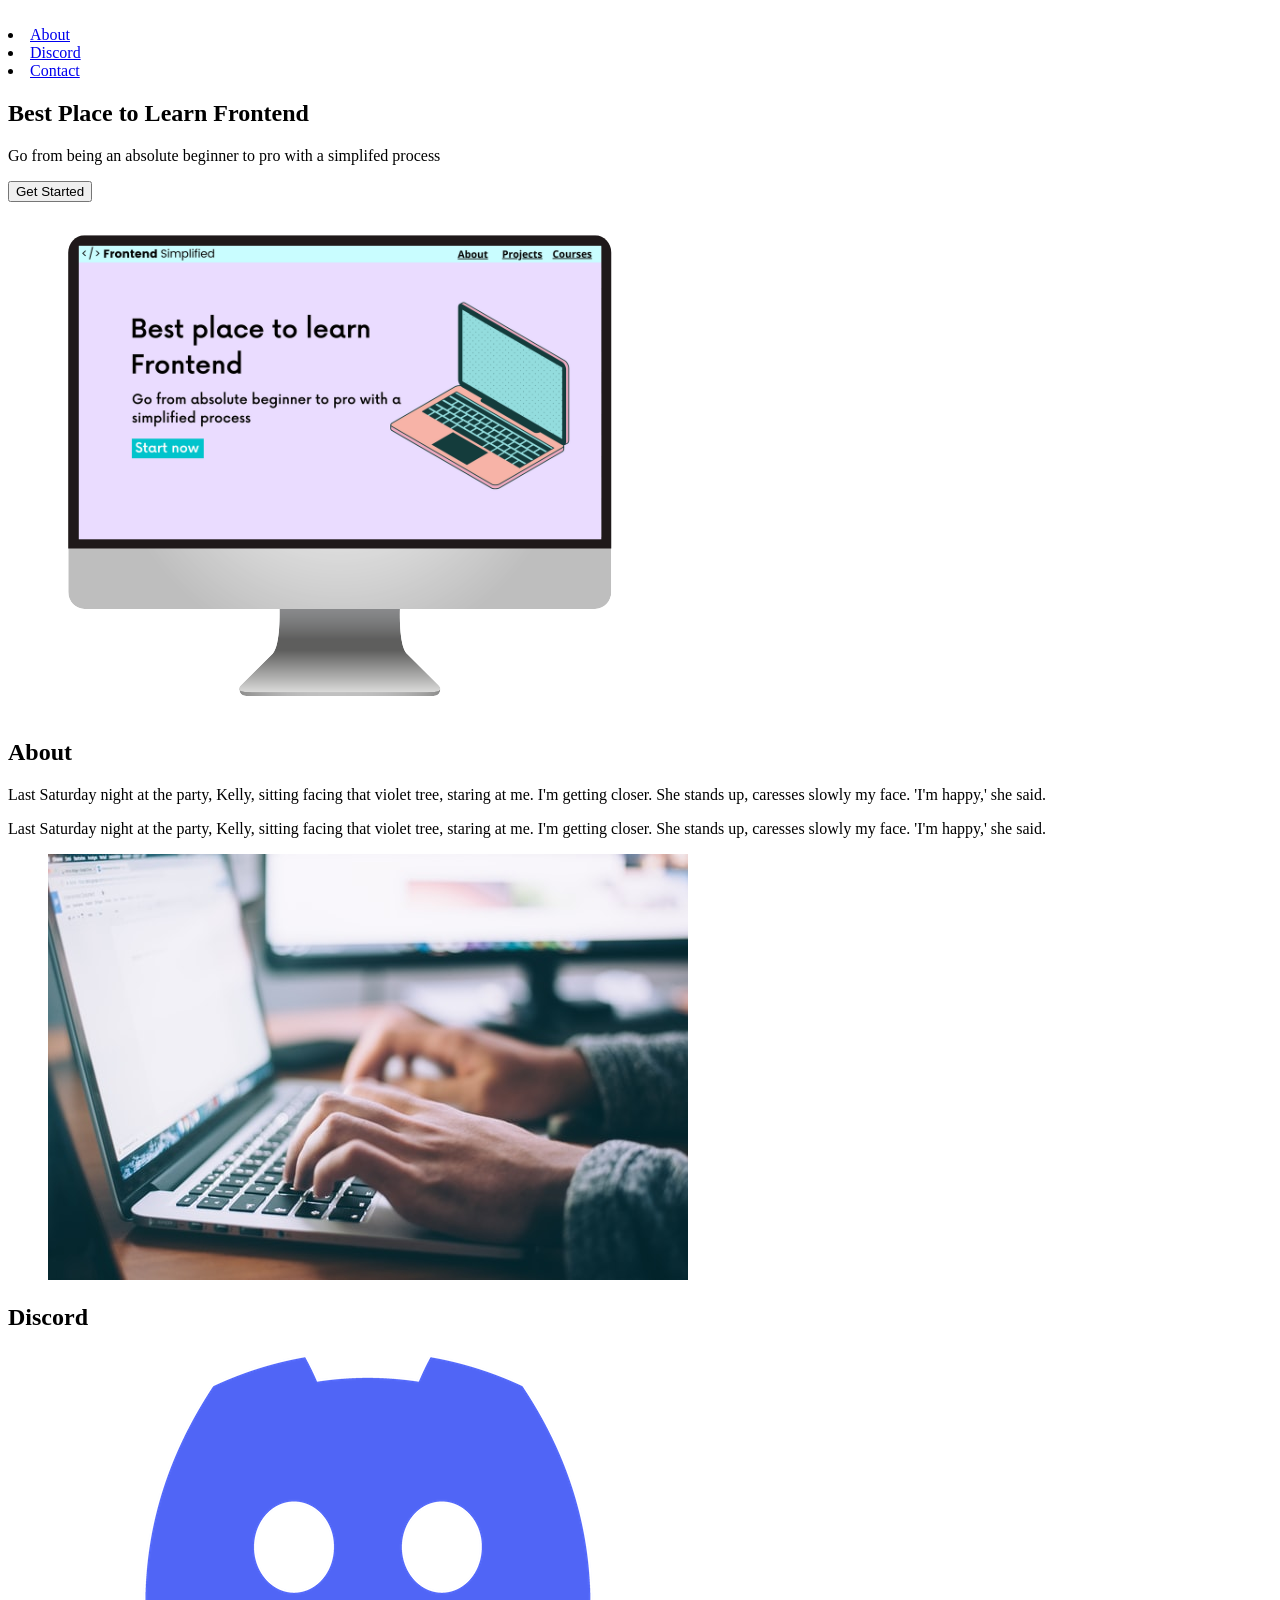
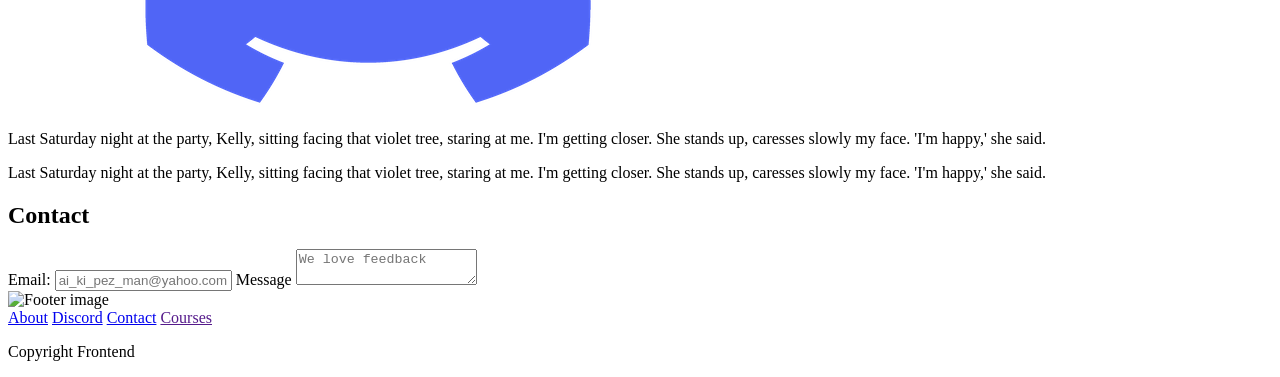
==== index.html @ 44ff838a "First draft project" ====
<!DOCTYPE html>
<html lang="en">
<head>
   <meta charset="UTF-8">
   <meta name="viewport" content="width=device-width, initial-scale=1.0">
   <title>Document</title>
</head>
<body>
   <section>
      <nav>
         <img src=".assets/FES.svg" alt=""
         <ul>
            <li><a href="#about">About</a></li>
            <li><a href="#discord">Discord</a></li>
            <li><a href="#contact">Contact</a></li>
         </ul>
      </nav>
   <header>
      <div>
         <h1>Best Place to Learn Frontend</h1>
         <p>Go from being an absolute beginner to pro with a simplifed process</p>
         <button>Get Started</button>
      </div>
      <figure>
         <img src="./HTML Practise Assets/HTML Practise Assets/laptop.png" alt="Landing page image">
      </figure>
   </header>
</section>

<main>
<section id="about"></section>
<h2>About</h2>
<div>
   <p>Last Saturday night at the party, Kelly, sitting facing that violet tree, staring at me. I'm getting closer. She stands up, caresses slowly my face. 'I'm happy,' she said.</p>
   <p>Last Saturday night at the party, Kelly, sitting facing that violet tree, staring at me. I'm getting closer. She stands up, caresses slowly my face. 'I'm happy,' she said.</p>
</div>
<figure>
   <img src="./HTML Practise Assets/HTML Practise Assets/about.jpg" alt="About section image">
</figure>
<section id="discord"></section>
<h2>Discord</h2>
<figure>
   <img src="./HTML Practise Assets/HTML Practise Assets/discord.png" alt="Discord section image">
</figure>
<div>
   <p>Last Saturday night at the party, Kelly, sitting facing that violet tree, staring at me. I'm getting closer. She stands up, caresses slowly my face. 'I'm happy,' she said.</p>
   <p>Last Saturday night at the party, Kelly, sitting facing that violet tree, staring at me. I'm getting closer. She stands up, caresses slowly my face. 'I'm happy,' she said.</p>
</div>
<section id="contact">
<h2>Contact</h2>
<form action="">
   <span>Email:</span>
<input type="text" placeholder="ai_ki_pez_man@yahoo.com">
<span> Message</span>
<textarea name="message" placeholder="We love feedback"></textarea>
</form>
</section>
</main>

<footer>
<img src="./assets/footer.png" alt="Footer image">
<div>
   <a href="#about">About</a>
   <a href="#discord">Discord</a>
   <a href="#contact">Contact</a>
   <a href="">Courses</a>
</div>
<p>Copyright Frontend </p>
</footer>
</body>
</html>
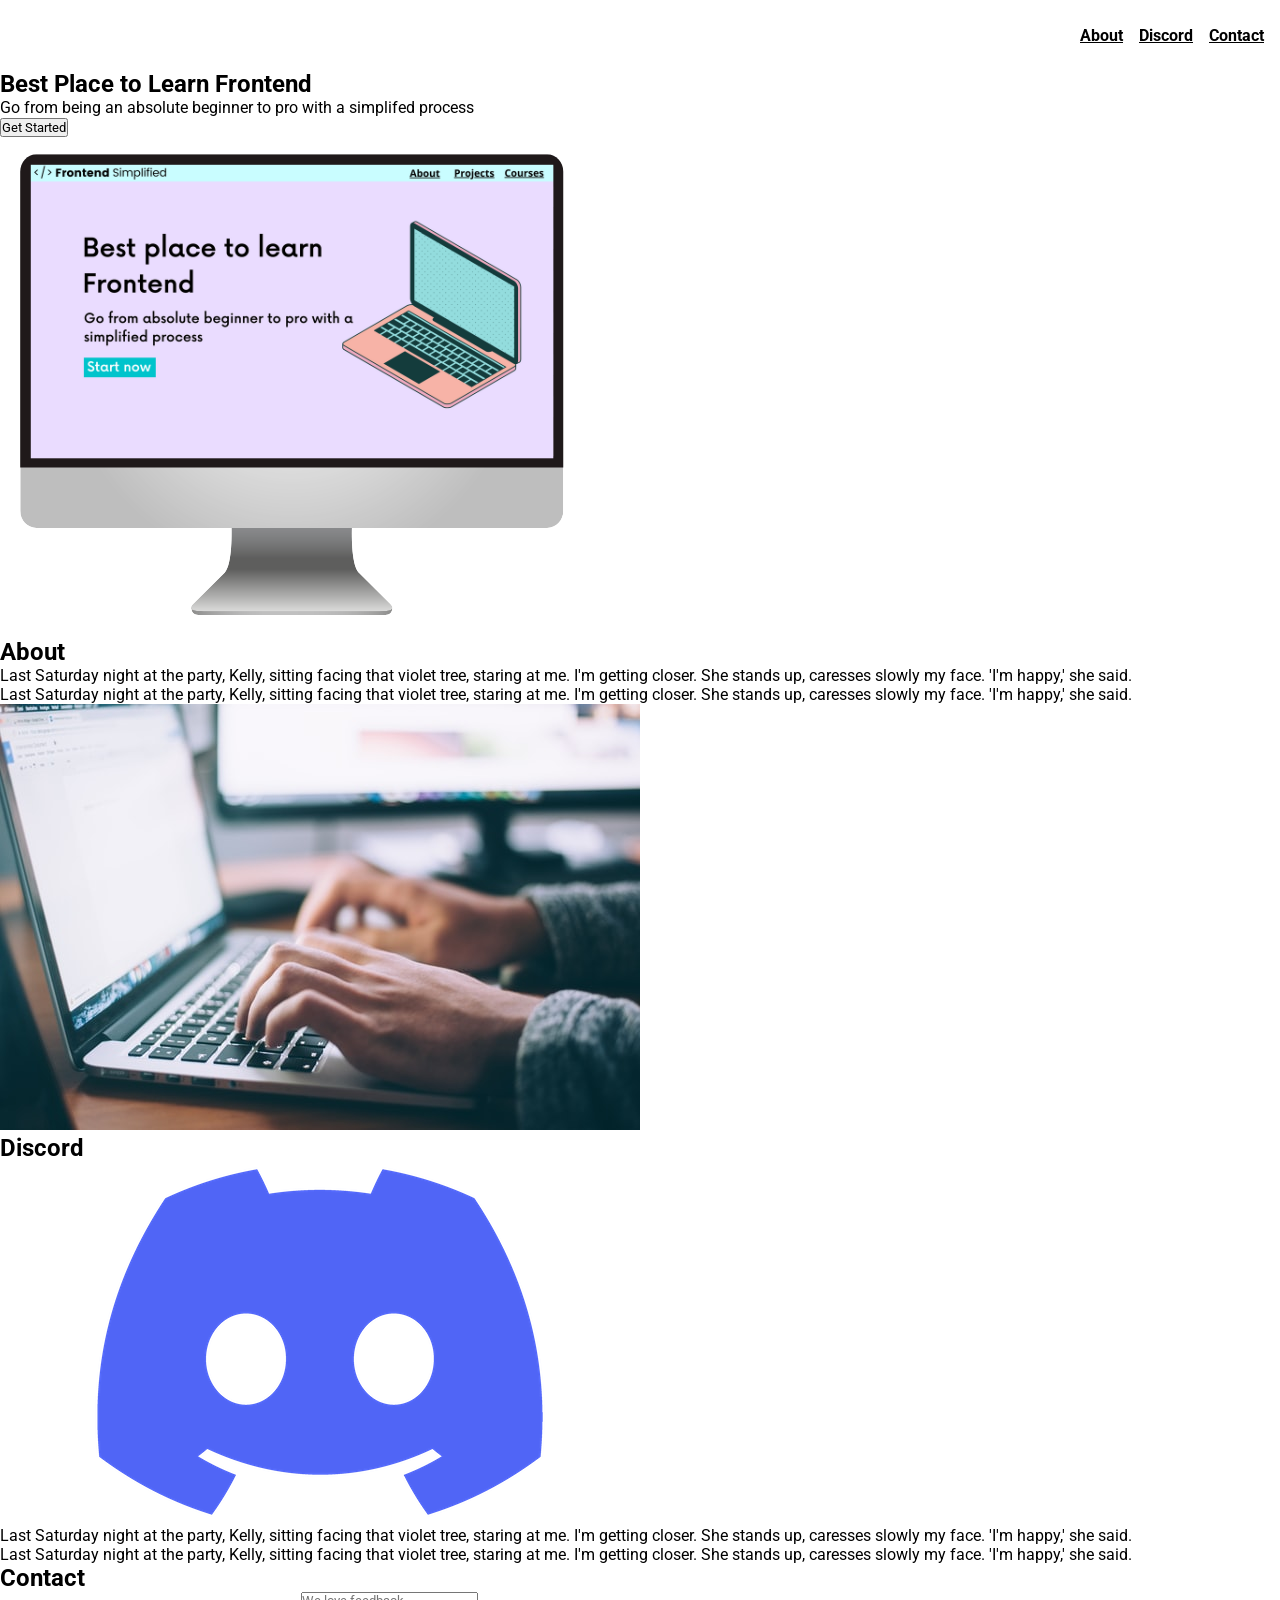
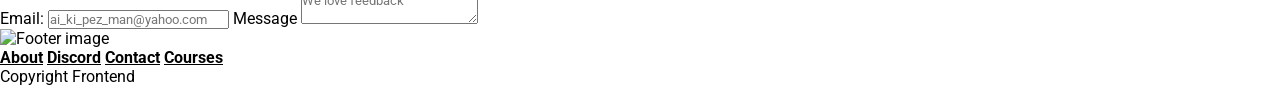
==== commit bc2b85d8: "Updated 2/3 coding" ====
--- a/index.html
+++ b/index.html
@@ -4,11 +4,13 @@
    <meta charset="UTF-8">
    <meta name="viewport" content="width=device-width, initial-scale=1.0">
    <title>Document</title>
+   <link rel="stylesheet" href="/HTML Practise Assets/HTML Practise Assets/style.css">
 </head>
+
 <body>
    <section>
       <nav>
-         <img src=".assets/FES.svg" alt=""
+         <img src="./style.css" class="logo"alt="">
          <ul>
             <li><a href="#about">About</a></li>
             <li><a href="#discord">Discord</a></li>
--- a/HTML Practise Assets/HTML Practise Assets/style.css
+++ b/HTML Practise Assets/HTML Practise Assets/style.css
@@ -0,0 +1,33 @@
+@import url('https://fonts.googleapis.com/css2?family=Roboto:ital@0;1&display=swap');
+*{
+   padding: 0;
+    margin: 0;
+    box-sizing: border-box;
+    font-family: "Roboto", sans-serif;
+}
+
+nav {
+    height: 70px;
+    display: flex;
+    justify-content: space-between;
+    align-items: center;
+    padding: 0 16px
+}
+
+a {
+    color: black;
+    font-size: 24 px;
+    font-weight: bold;
+}
+.logo {
+    width: 300px;
+}
+
+ul {
+    display: flex;
+}
+
+li {
+    list-style-type: none;
+    padding-left: 16px;
+}
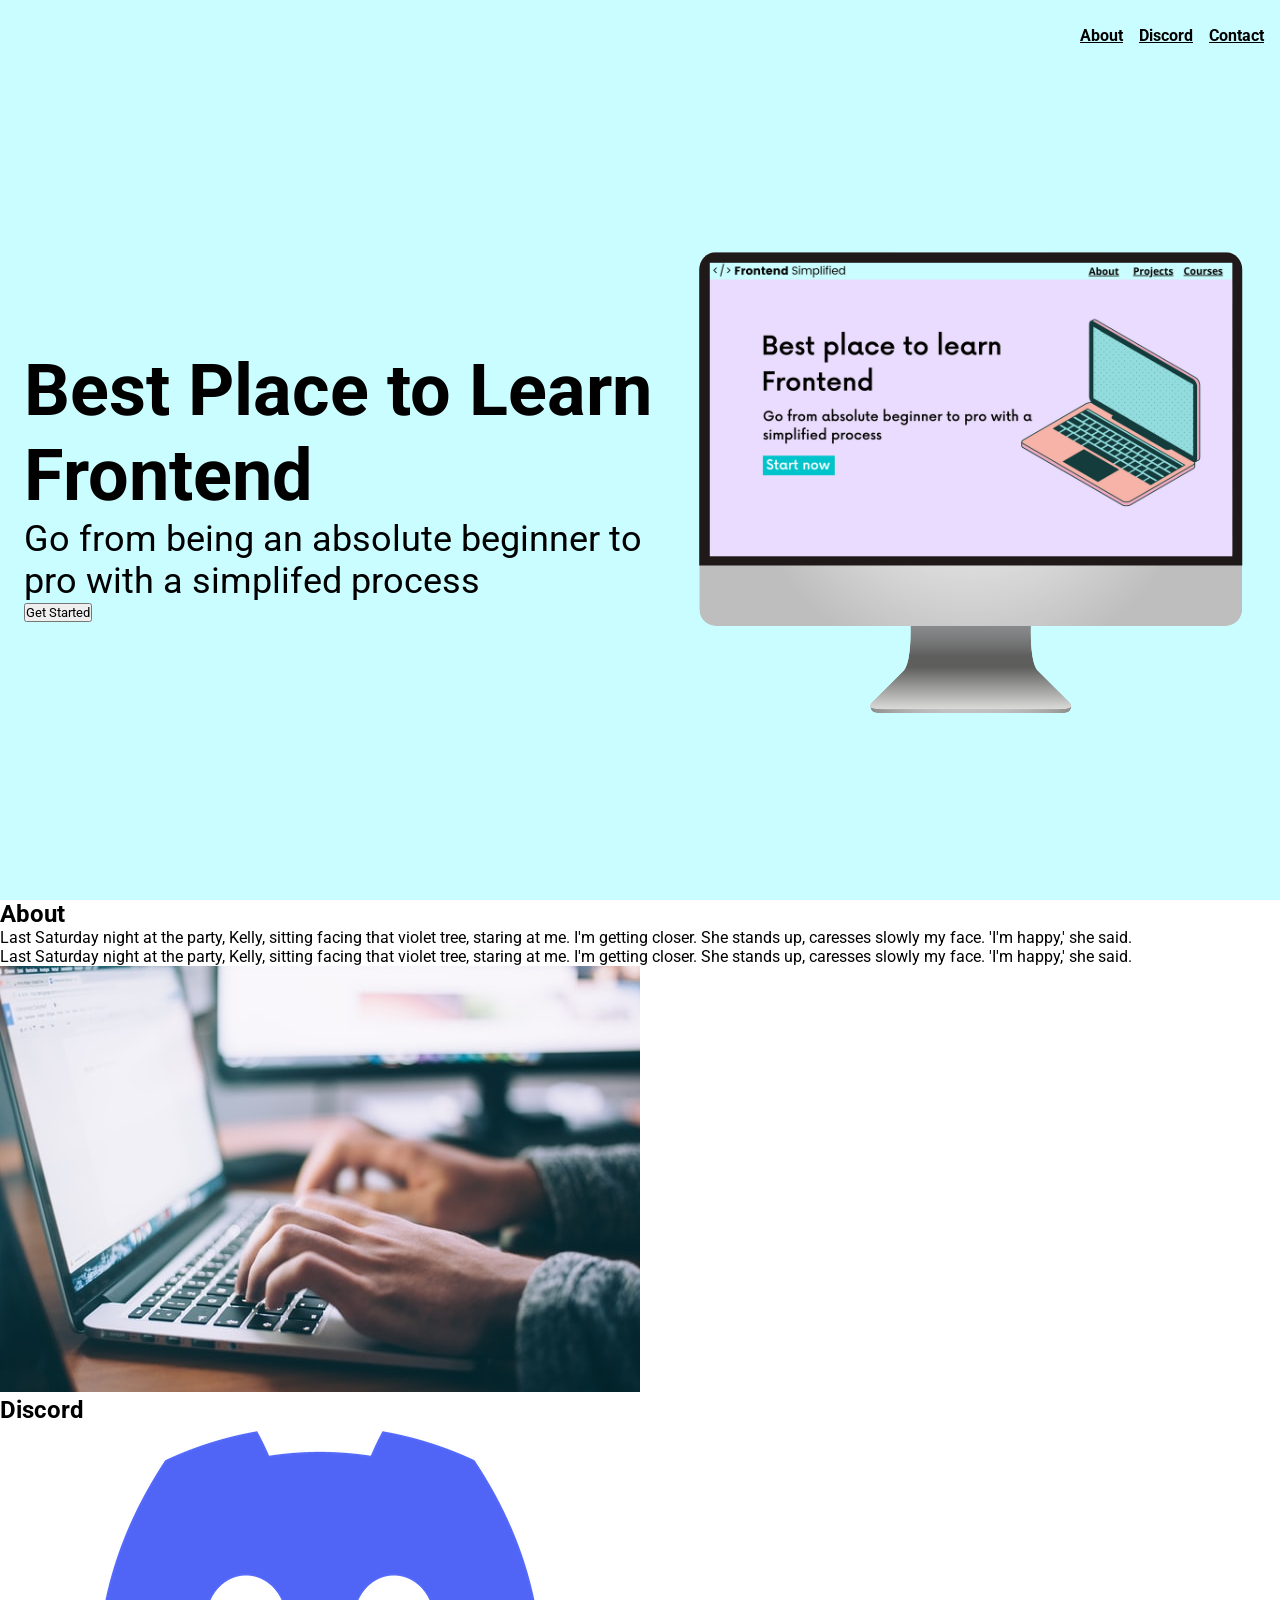
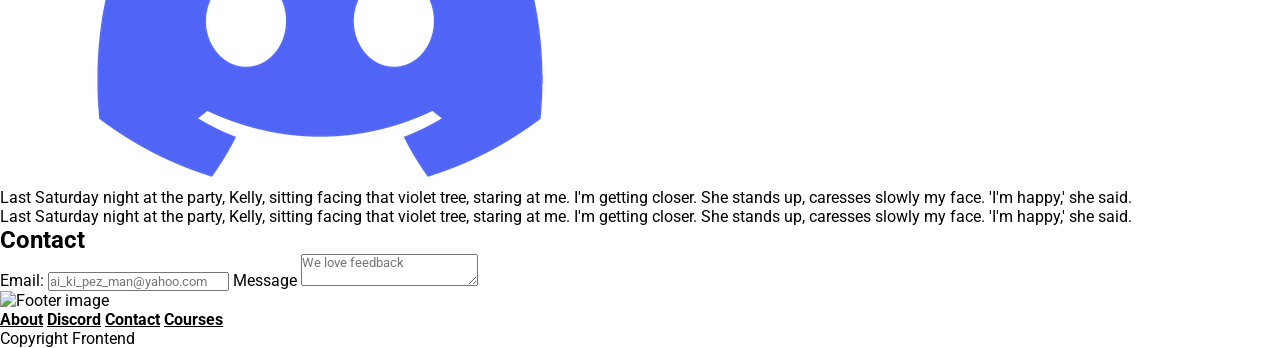
==== commit 9d8f95a8: "new commit" ====
--- a/index.html
+++ b/index.html
@@ -4,7 +4,7 @@
    <meta charset="UTF-8">
    <meta name="viewport" content="width=device-width, initial-scale=1.0">
    <title>Document</title>
-   <link rel="stylesheet" href="/HTML Practise Assets/HTML Practise Assets/style.css">
+   <link rel="stylesheet" href="./style.css">
 </head>
 
 <body>
@@ -20,7 +20,7 @@
    <header>
       <div>
          <h1>Best Place to Learn Frontend</h1>
-         <p>Go from being an absolute beginner to pro with a simplifed process</p>
+         <p class="subheader">Go from being an absolute beginner to pro with a simplifed process</p>
          <button>Get Started</button>
       </div>
       <figure>
--- a/style.css
+++ b/style.css
@@ -0,0 +1,51 @@
+@import url('https://fonts.googleapis.com/css2?family=Roboto:ital@0;1&display=swap');
+*{
+   padding: 0;
+    margin: 0;
+    box-sizing: border-box;
+    font-family: "Roboto", sans-serif;
+}
+
+nav {
+    height: 70px;
+    display: flex;
+    justify-content: space-between;
+    align-items: center;
+    padding: 0 16px;
+    background-color: #cafdff;
+}
+
+header {
+    background-color: #cafdff;
+    height: calc(100vh - 70px);
+    padding: 24px;
+    display: flex;
+    align-items: center;
+    justify-content: center;
+}
+
+h1 {
+    font-size: 72px;
+}
+.subheader {
+    font-size: 36px
+}
+button {}
+
+a {
+    color: black;
+    font-size: 24 px;
+    font-weight: bold;
+}
+.logo {
+    width: 300px;
+}
+
+ul {
+    display: flex;
+}
+
+li {
+    list-style-type: none;
+    padding-left: 16px;
+}
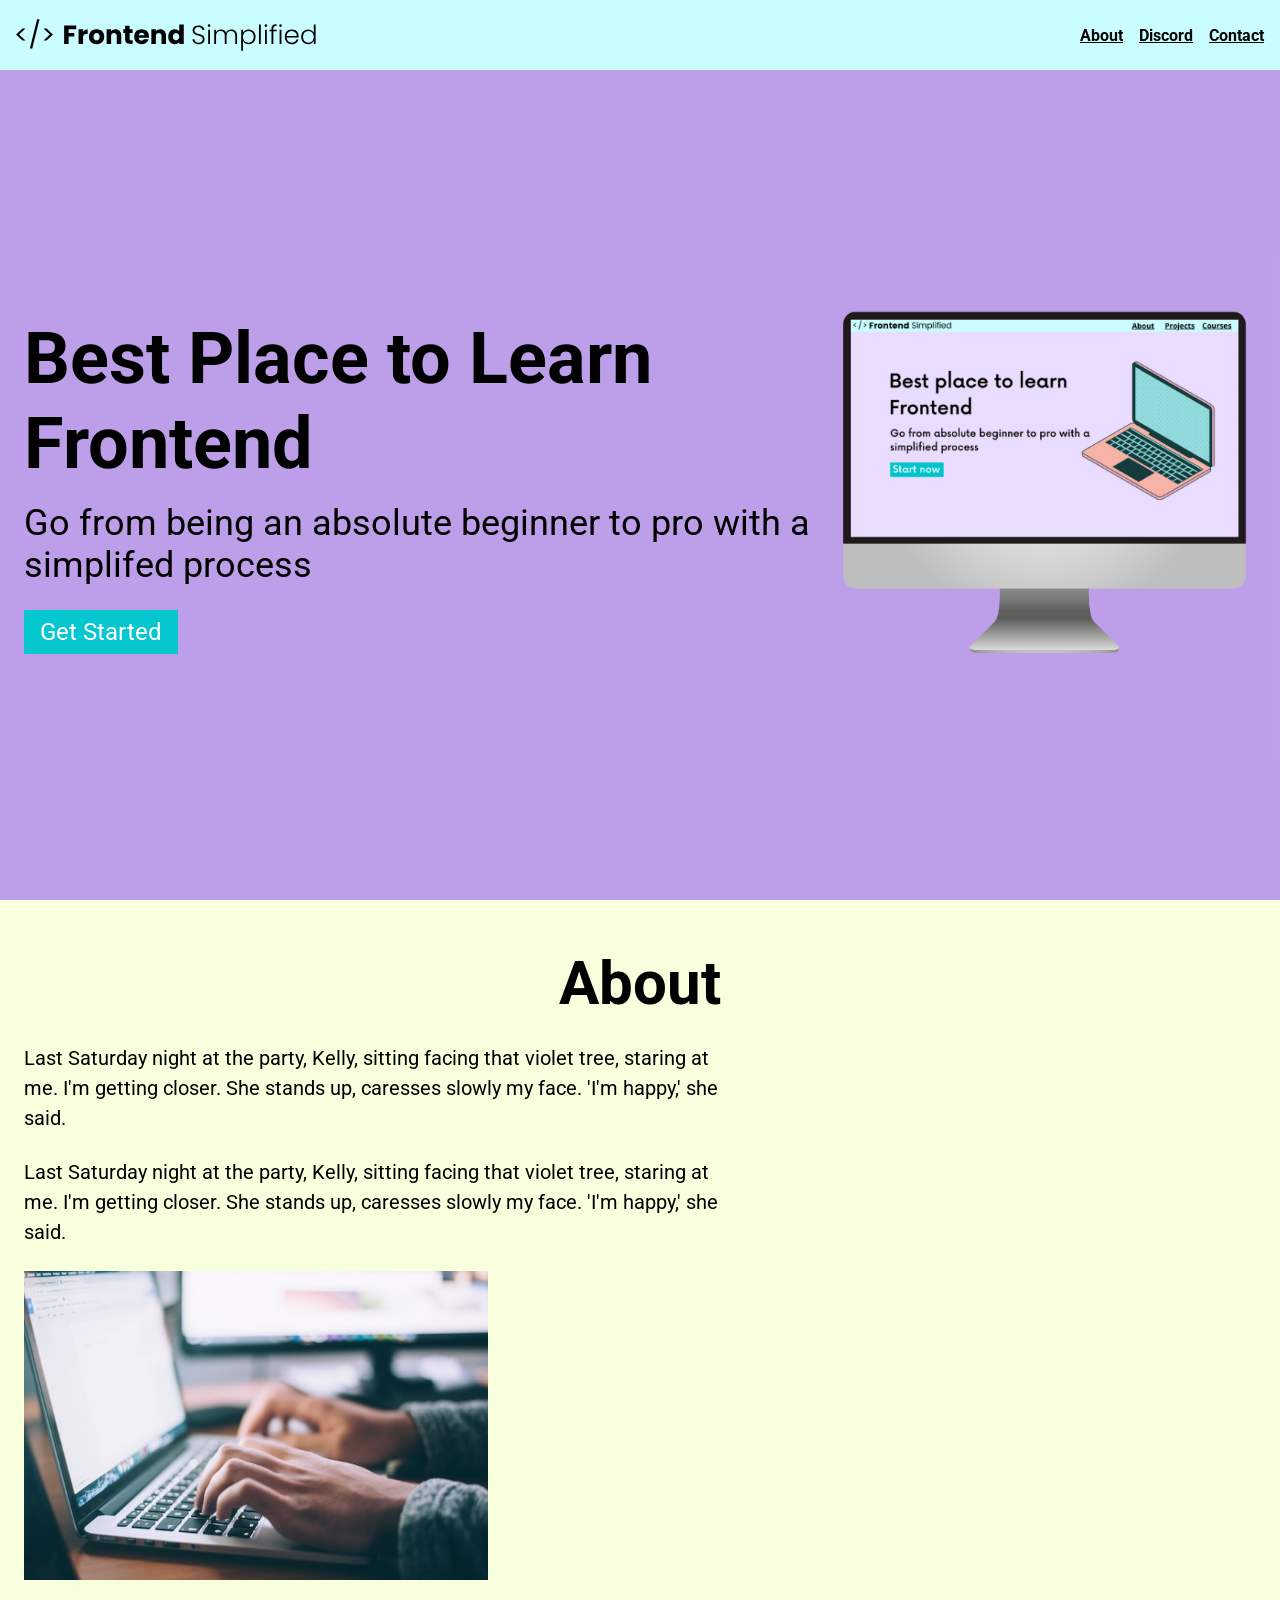
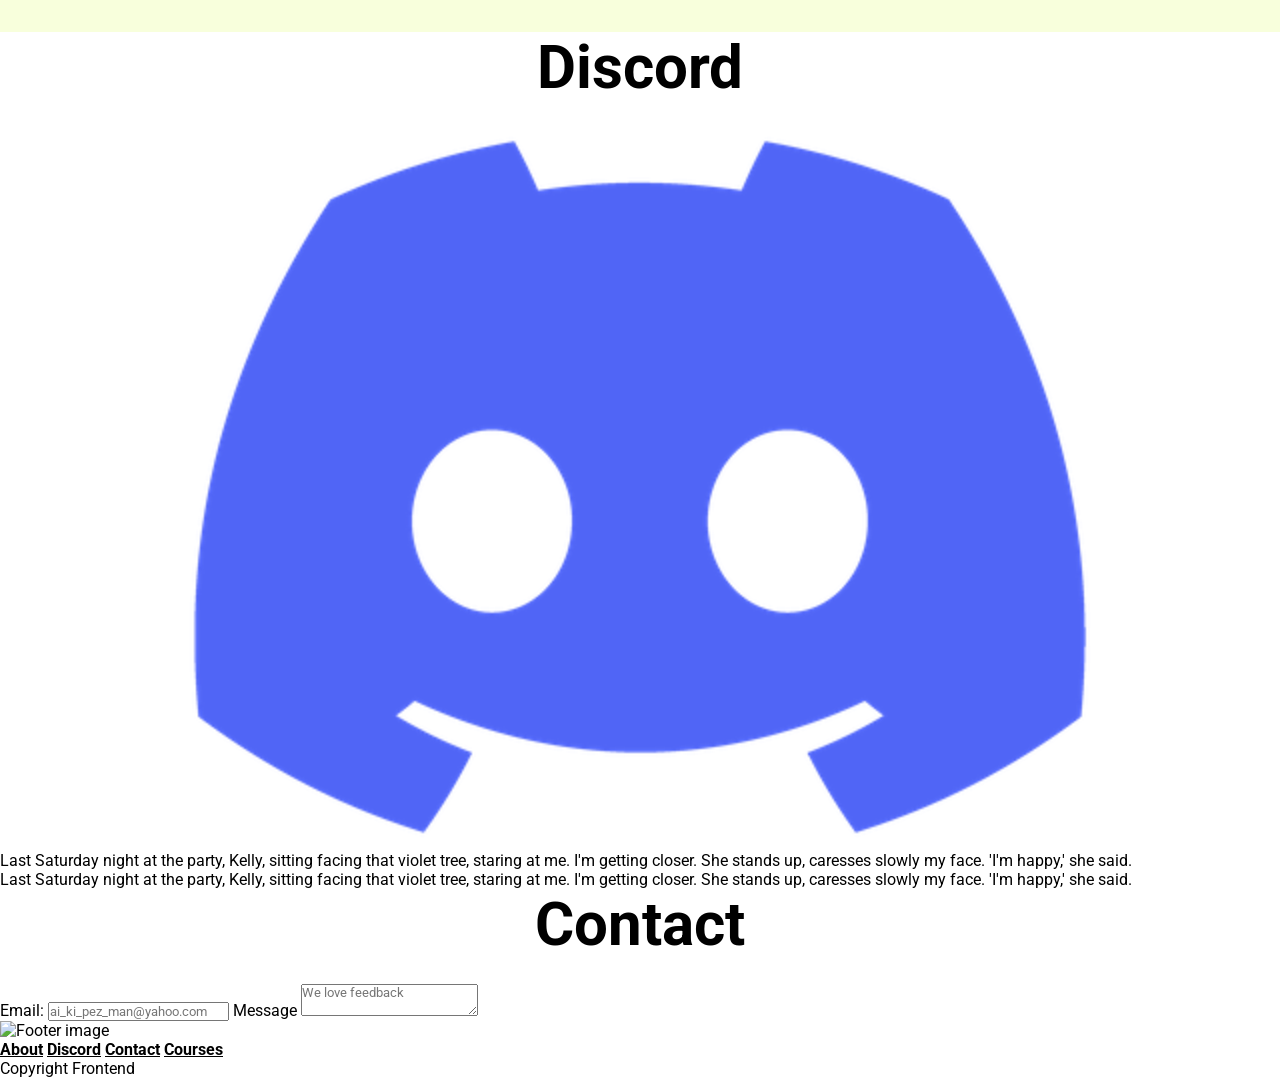
==== commit bfb6c432: "new commit" ====
--- a/index.html
+++ b/index.html
@@ -10,7 +10,7 @@
 <body>
    <section>
       <nav>
-         <img src="./style.css" class="logo"alt="">
+         <img src="./HTML Practise Assets/HTML Practise Assets/FES.svg" class="logo"alt="">
          <ul>
             <li><a href="#about">About</a></li>
             <li><a href="#discord">Discord</a></li>
@@ -18,6 +18,8 @@
          </ul>
       </nav>
    <header>
+      <div class="row">
+
       <div>
          <h1>Best Place to Learn Frontend</h1>
          <p class="subheader">Go from being an absolute beginner to pro with a simplifed process</p>
@@ -26,19 +28,24 @@
       <figure>
          <img src="./HTML Practise Assets/HTML Practise Assets/laptop.png" alt="Landing page image">
       </figure>
+      </div>
    </header>
 </section>
 
 <main>
-<section id="about"></section>
+<section id="about">
 <h2>About</h2>
-<div>
-   <p>Last Saturday night at the party, Kelly, sitting facing that violet tree, staring at me. I'm getting closer. She stands up, caresses slowly my face. 'I'm happy,' she said.</p>
-   <p>Last Saturday night at the party, Kelly, sitting facing that violet tree, staring at me. I'm getting closer. She stands up, caresses slowly my face. 'I'm happy,' she said.</p>
+<div class="section__description">
+   <div class="secton__description--wrapper">
+   <p class="section__description--para">Last Saturday night at the party, Kelly, sitting facing that violet tree, staring at me. I'm getting closer. She stands up, caresses slowly my face. 'I'm happy,' she said.</p>
+   <p class="section__description--para">Last Saturday night at the party, Kelly, sitting facing that violet tree, staring at me. I'm getting closer. She stands up, caresses slowly my face. 'I'm happy,' she said.</p>
 </div>
-<figure>
+<figure class="about__img--wrapper">
    <img src="./HTML Practise Assets/HTML Practise Assets/about.jpg" alt="About section image">
 </figure>
+</div>
+</section>
+
 <section id="discord"></section>
 <h2>Discord</h2>
 <figure>
--- a/style.css
+++ b/style.css
@@ -16,7 +16,7 @@
 }
 
 header {
-    background-color: #cafdff;
+    background-color: rgba(179, 145, 230, 0.867);
     height: calc(100vh - 70px);
     padding: 24px;
     display: flex;
@@ -28,9 +28,17 @@
     font-size: 72px;
 }
 .subheader {
-    font-size: 36px
+    font-size: 36px;
+    margin: 16px 0 24px 0;
 }
-button {}
+button {
+    background-color: #05c7cf;
+    color: white;
+    border: none;
+    padding: 8px 16px;
+    font-size: 24px;
+    cursor: pointer;
+}
 
 a {
     color: black;
@@ -48,4 +56,57 @@
 li {
     list-style-type: none;
     padding-left: 16px;
+}
+
+#about {
+    padding: 48px 0;
+}
+
+.row {
+    width: 100%;
+    max-width: 1300px;
+    display: flex;
+    align-items: center;
+    justify-content: center;
+}
+/*
+ABOUT
+*/
+
+#about {
+    padding: 48px 0;
+    background-color:#f8ffdc;
+    
+}
+
+h2 {
+    font-size: 60px;
+    text-align: center;
+    margin-bottom: 24px;
+}
+
+.section__desciption {
+display: flex;
+justify-content: center;
+align-items: center;
+}
+
+.about__img--wrapper {
+    width: 40%;
+    padding: 0 24px;
+}
+
+img {
+    width: 100%;
+}
+
+.secton__description--wrapper {
+    width: 60%;
+    padding: 0 24px;
+}
+
+.section__description--para {
+    font-size: 20px;
+    line-height: 1.5;
+    margin-bottom: 24px;
 }
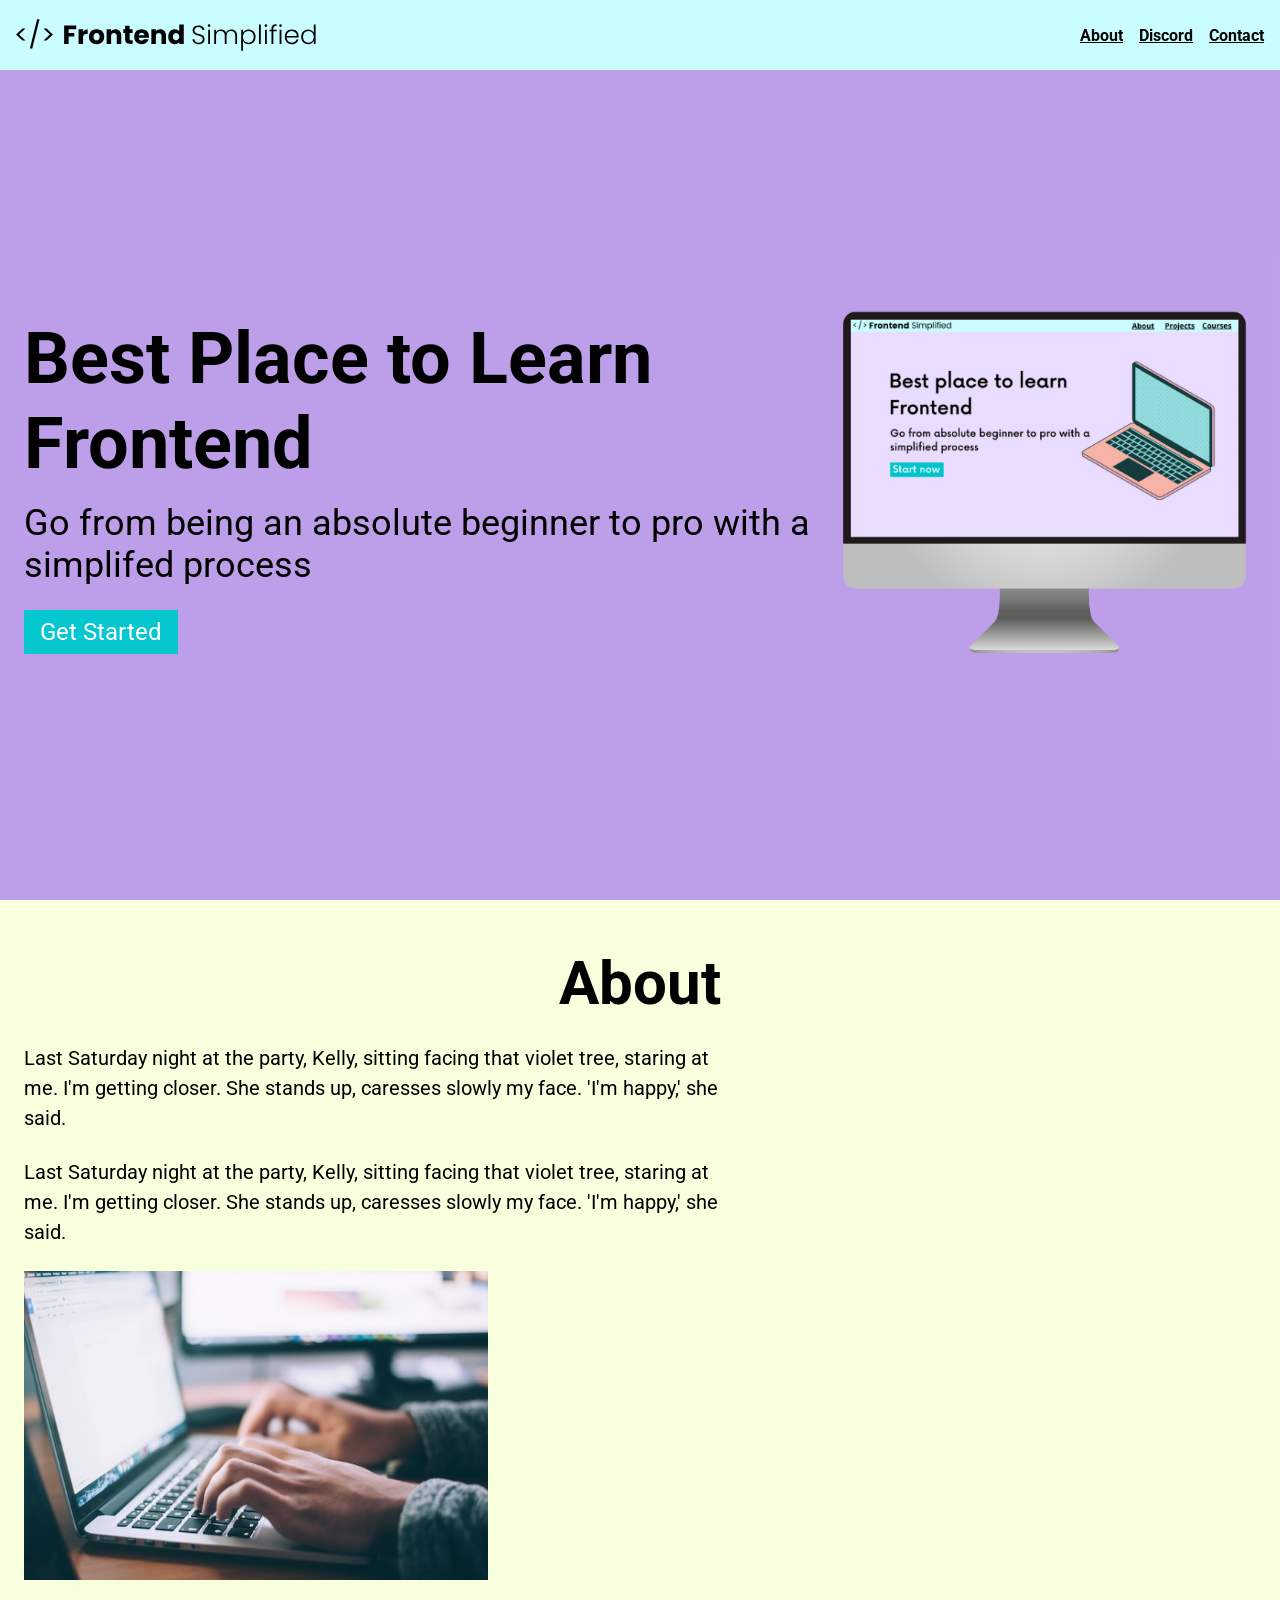
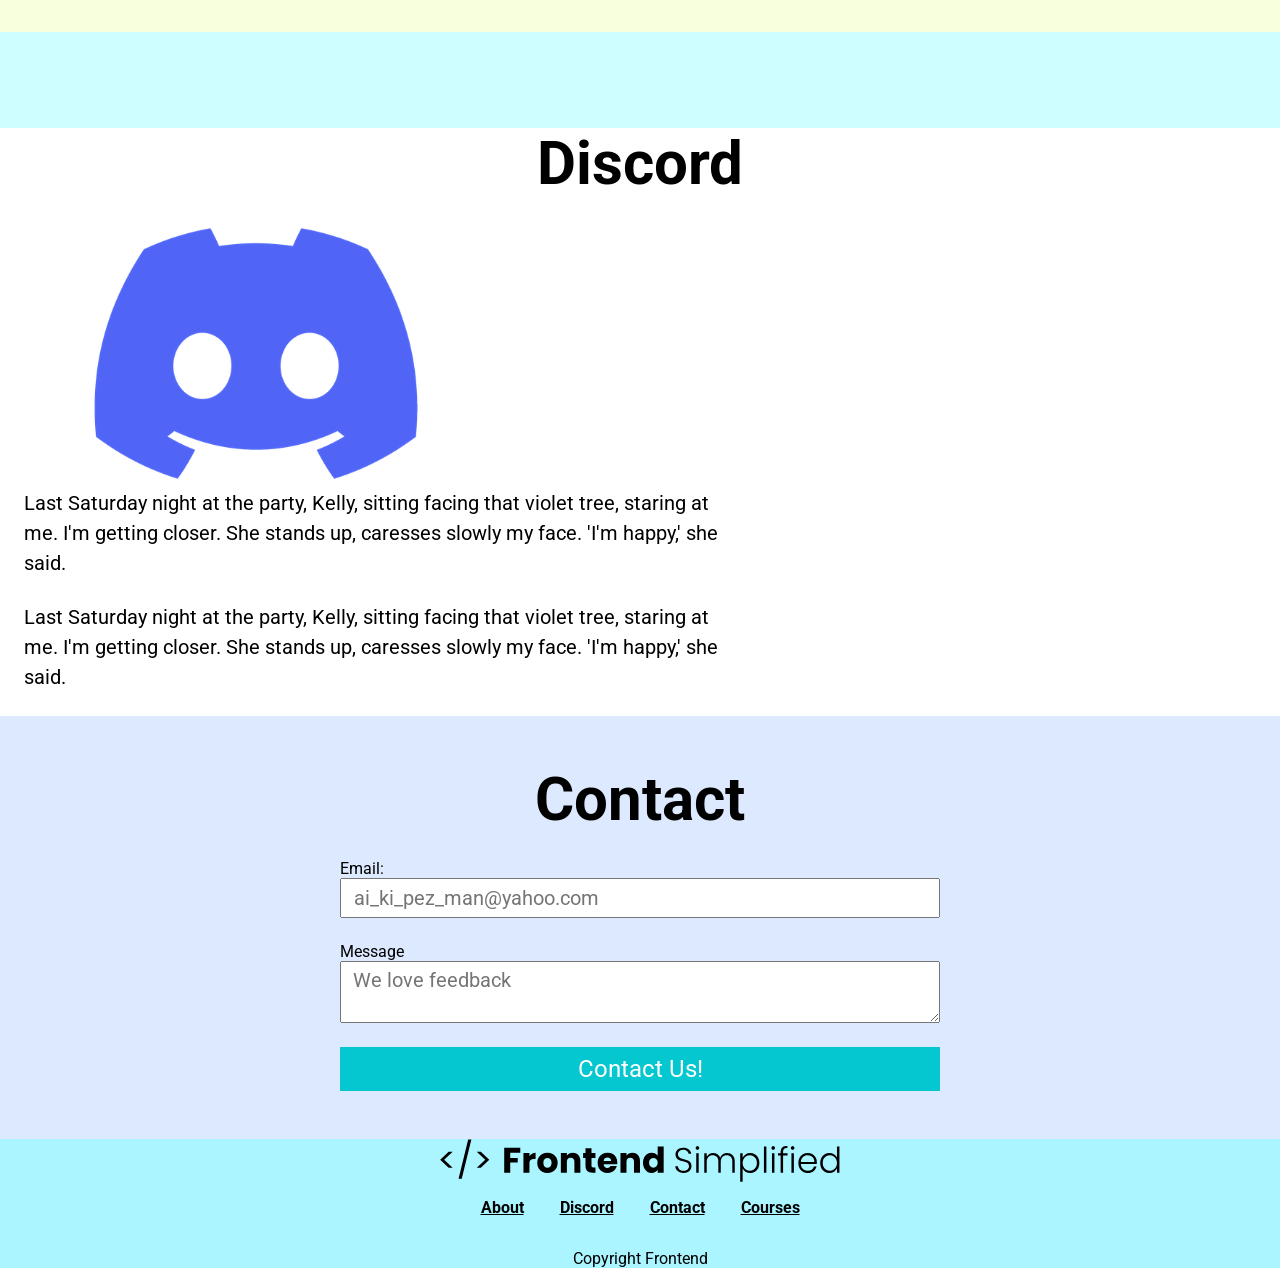
==== commit e4d49635: "new commit" ====
--- a/index.html
+++ b/index.html
@@ -48,31 +48,34 @@
 
 <section id="discord"></section>
 <h2>Discord</h2>
-<figure>
+<div class="section__description">
+<figure class="about__img--wrapper">
    <img src="./HTML Practise Assets/HTML Practise Assets/discord.png" alt="Discord section image">
 </figure>
-<div>
-   <p>Last Saturday night at the party, Kelly, sitting facing that violet tree, staring at me. I'm getting closer. She stands up, caresses slowly my face. 'I'm happy,' she said.</p>
-   <p>Last Saturday night at the party, Kelly, sitting facing that violet tree, staring at me. I'm getting closer. She stands up, caresses slowly my face. 'I'm happy,' she said.</p>
+<div class="secton__description--wrapper">
+   <p class="section__description--para">Last Saturday night at the party, Kelly, sitting facing that violet tree, staring at me. I'm getting closer. She stands up, caresses slowly my face. 'I'm happy,' she said.</p>
+   <p class="section__description--para">Last Saturday night at the party, Kelly, sitting facing that violet tree, staring at me. I'm getting closer. She stands up, caresses slowly my face. 'I'm happy,' she said.</p>
+</div>
 </div>
 <section id="contact">
 <h2>Contact</h2>
 <form action="">
    <span>Email:</span>
-<input type="text" placeholder="ai_ki_pez_man@yahoo.com">
+<input type="email" placeholder="ai_ki_pez_man@yahoo.com">
 <span> Message</span>
 <textarea name="message" placeholder="We love feedback"></textarea>
+<button>Contact Us!</button>
 </form>
 </section>
 </main>
 
 <footer>
-<img src="./assets/footer.png" alt="Footer image">
-<div>
-   <a href="#about">About</a>
-   <a href="#discord">Discord</a>
-   <a href="#contact">Contact</a>
-   <a href="">Courses</a>
+<img class="footer__logo" src="./HTML Practise Assets/HTML Practise Assets/FES.svg" alt="Footer image">
+<div class="footer__links">
+   <a class="footer__link" href="#about">About</a>
+   <a class="footer__link" href="#discord">Discord</a>
+   <a class="footer__link" href="#contact">Contact</a>
+   <a class="footer__link" href="">Courses</a>
 </div>
 <p>Copyright Frontend </p>
 </footer>
--- a/style.css
+++ b/style.css
@@ -69,14 +69,20 @@
     align-items: center;
     justify-content: center;
 }
+#about,
+#discord,
+#contact,
+#footer {
+    padding: 48px 0;
+}
 /*
 ABOUT
 */
 
+
+
 #about {
-    padding: 48px 0;
-    background-color:#f8ffdc;
-    
+    background-color: #f8ffdc;
 }
 
 h2 {
@@ -109,4 +115,53 @@
     font-size: 20px;
     line-height: 1.5;
     margin-bottom: 24px;
+}
+/*
+Discord
+*/
+
+#discord {
+background-color:#cefeff;
+}
+/*
+contact
+*/
+#contact{
+    background-color: #dce9ff;
+}
+form { 
+    width: 100%;
+    max-width: 600px;
+    display: flex;
+    flex-direction: column;
+    margin: 0 auto;
+}
+
+input, textarea {
+    margin-bottom: 24px;
+    font-size: 20px;
+    padding: 6px 12px;
+}
+
+/*
+footer
+*/
+
+footer{
+    background-color: #aaf5ff;
+    display: flex;
+    flex-direction: column;
+    align-items: center;
+}
+.footer__logo {
+    max-width: 400px;
+    margin-bottom: 16px;
+}
+
+.footer__links {
+    margin-bottom: 32px;
+}
+
+.footer__link {
+    padding: 0 16px;
 }
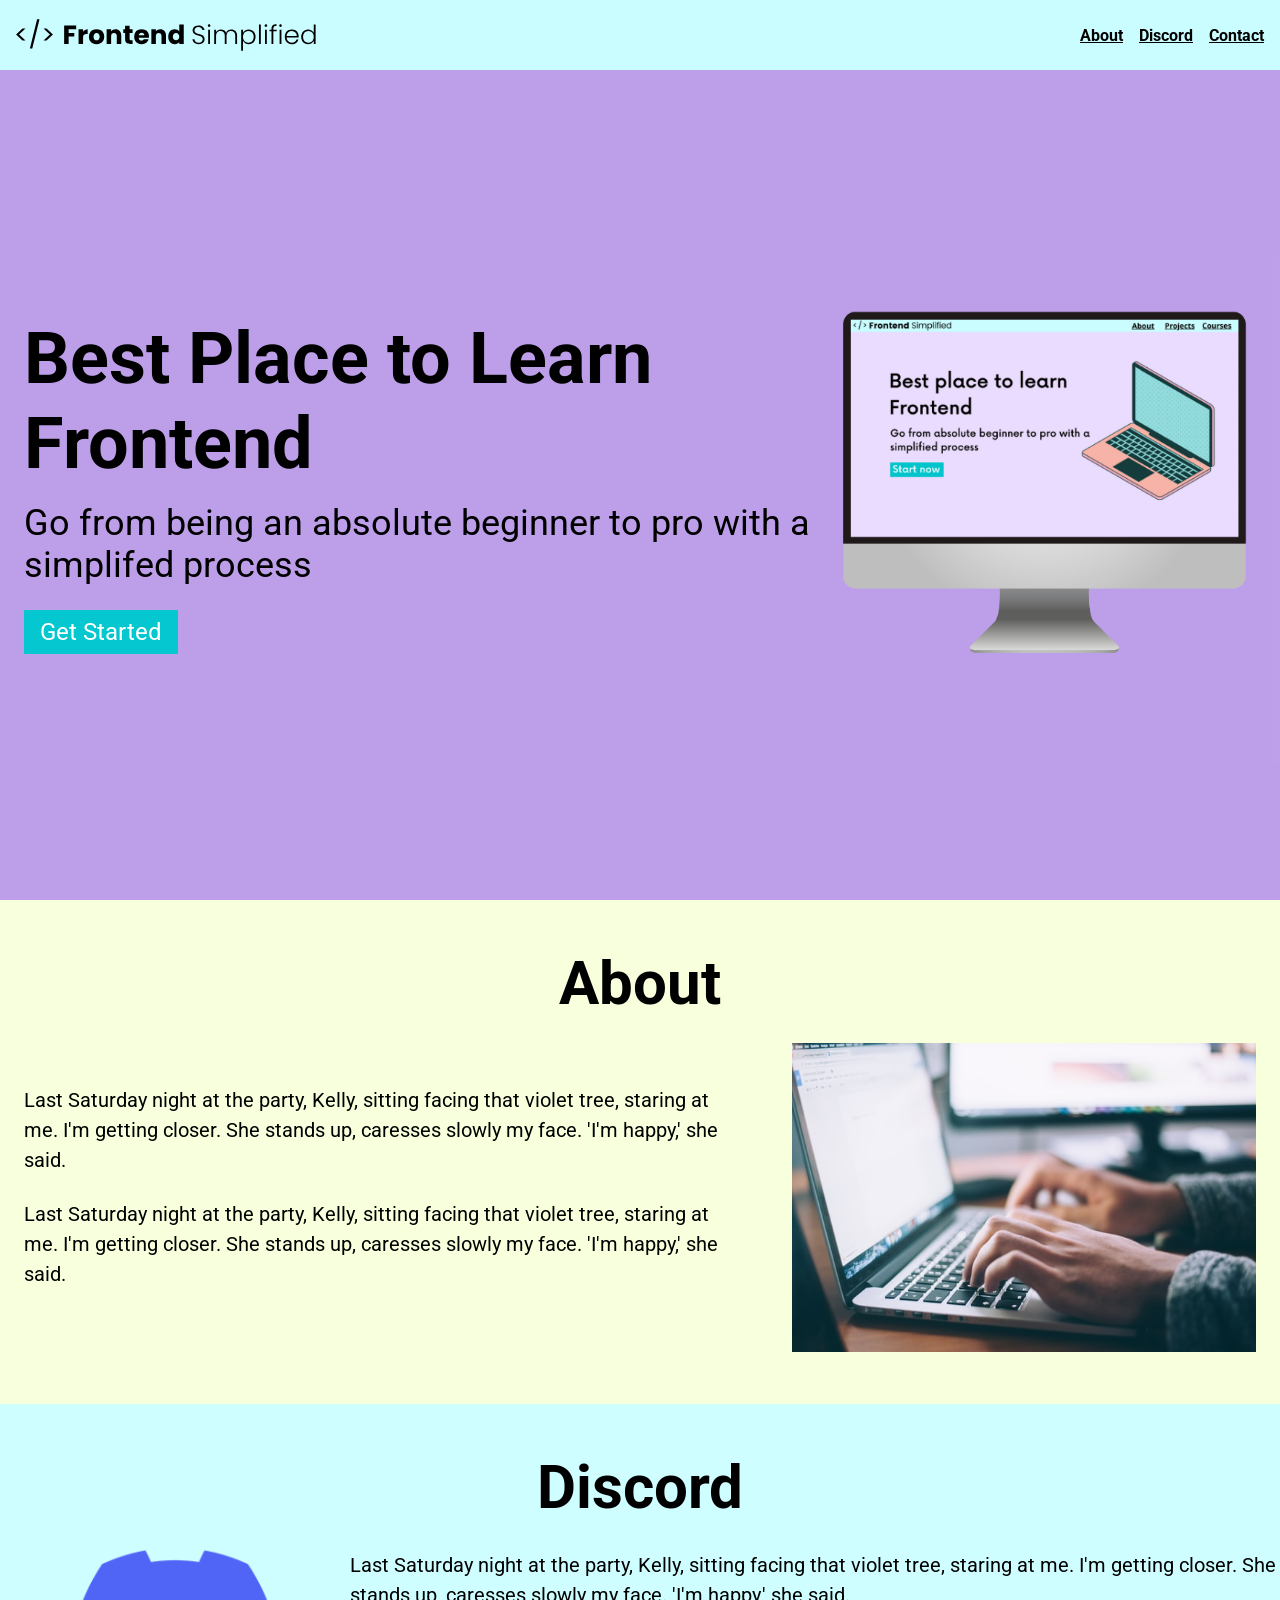
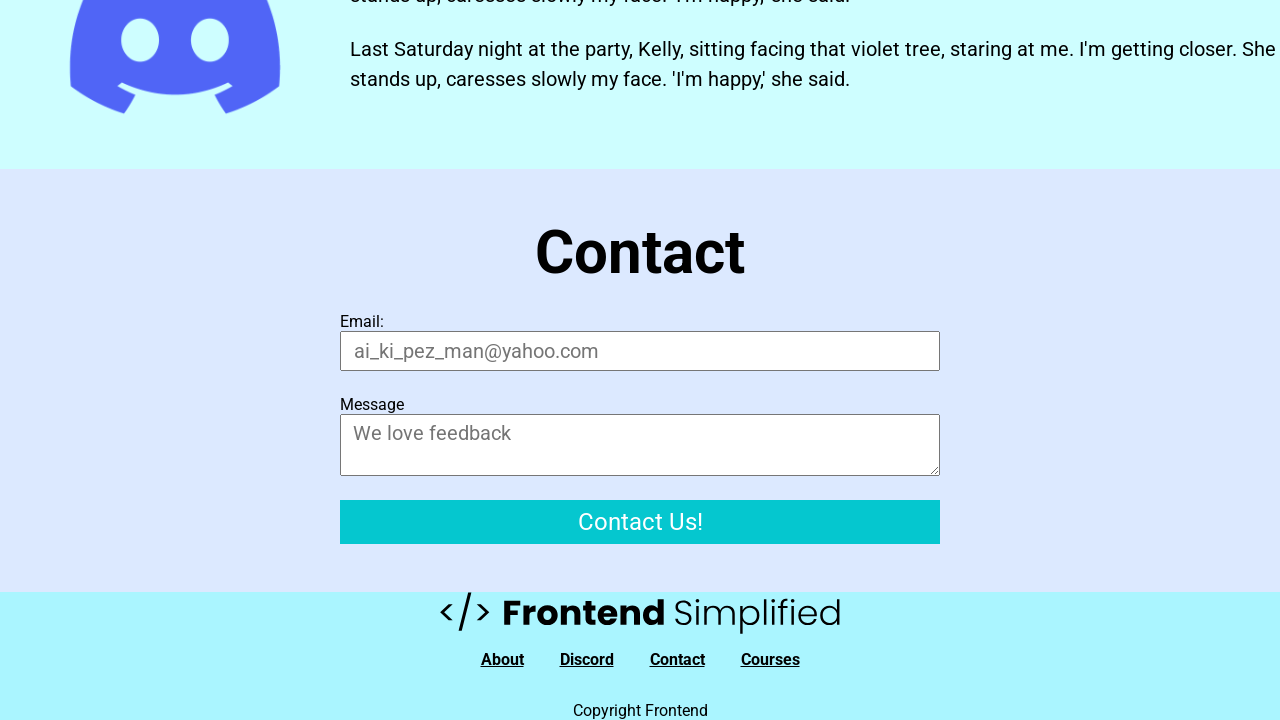
==== commit 714447e6: "new commit" ====
--- a/index.html
+++ b/index.html
@@ -35,6 +35,7 @@
 <main>
 <section id="about">
 <h2>About</h2>
+<div class="row">
 <div class="section__description">
    <div class="secton__description--wrapper">
    <p class="section__description--para">Last Saturday night at the party, Kelly, sitting facing that violet tree, staring at me. I'm getting closer. She stands up, caresses slowly my face. 'I'm happy,' she said.</p>
@@ -44,19 +45,24 @@
    <img src="./HTML Practise Assets/HTML Practise Assets/about.jpg" alt="About section image">
 </figure>
 </div>
+</div>
 </section>
 
-<section id="discord"></section>
+<section id="discord">
 <h2>Discord</h2>
+<div class="row">
 <div class="section__description">
 <figure class="about__img--wrapper">
    <img src="./HTML Practise Assets/HTML Practise Assets/discord.png" alt="Discord section image">
 </figure>
-<div class="secton__description--wrapper">
+<div class="section__description--wrapper">
    <p class="section__description--para">Last Saturday night at the party, Kelly, sitting facing that violet tree, staring at me. I'm getting closer. She stands up, caresses slowly my face. 'I'm happy,' she said.</p>
    <p class="section__description--para">Last Saturday night at the party, Kelly, sitting facing that violet tree, staring at me. I'm getting closer. She stands up, caresses slowly my face. 'I'm happy,' she said.</p>
 </div>
 </div>
+</div>
+</section>
+
 <section id="contact">
 <h2>Contact</h2>
 <form action="">
--- a/style.css
+++ b/style.css
@@ -65,6 +65,7 @@
 .row {
     width: 100%;
     max-width: 1300px;
+    margin: 0 auto;
     display: flex;
     align-items: center;
     justify-content: center;
@@ -91,7 +92,7 @@
     margin-bottom: 24px;
 }
 
-.section__desciption {
+.section__description {
 display: flex;
 justify-content: center;
 align-items: center;
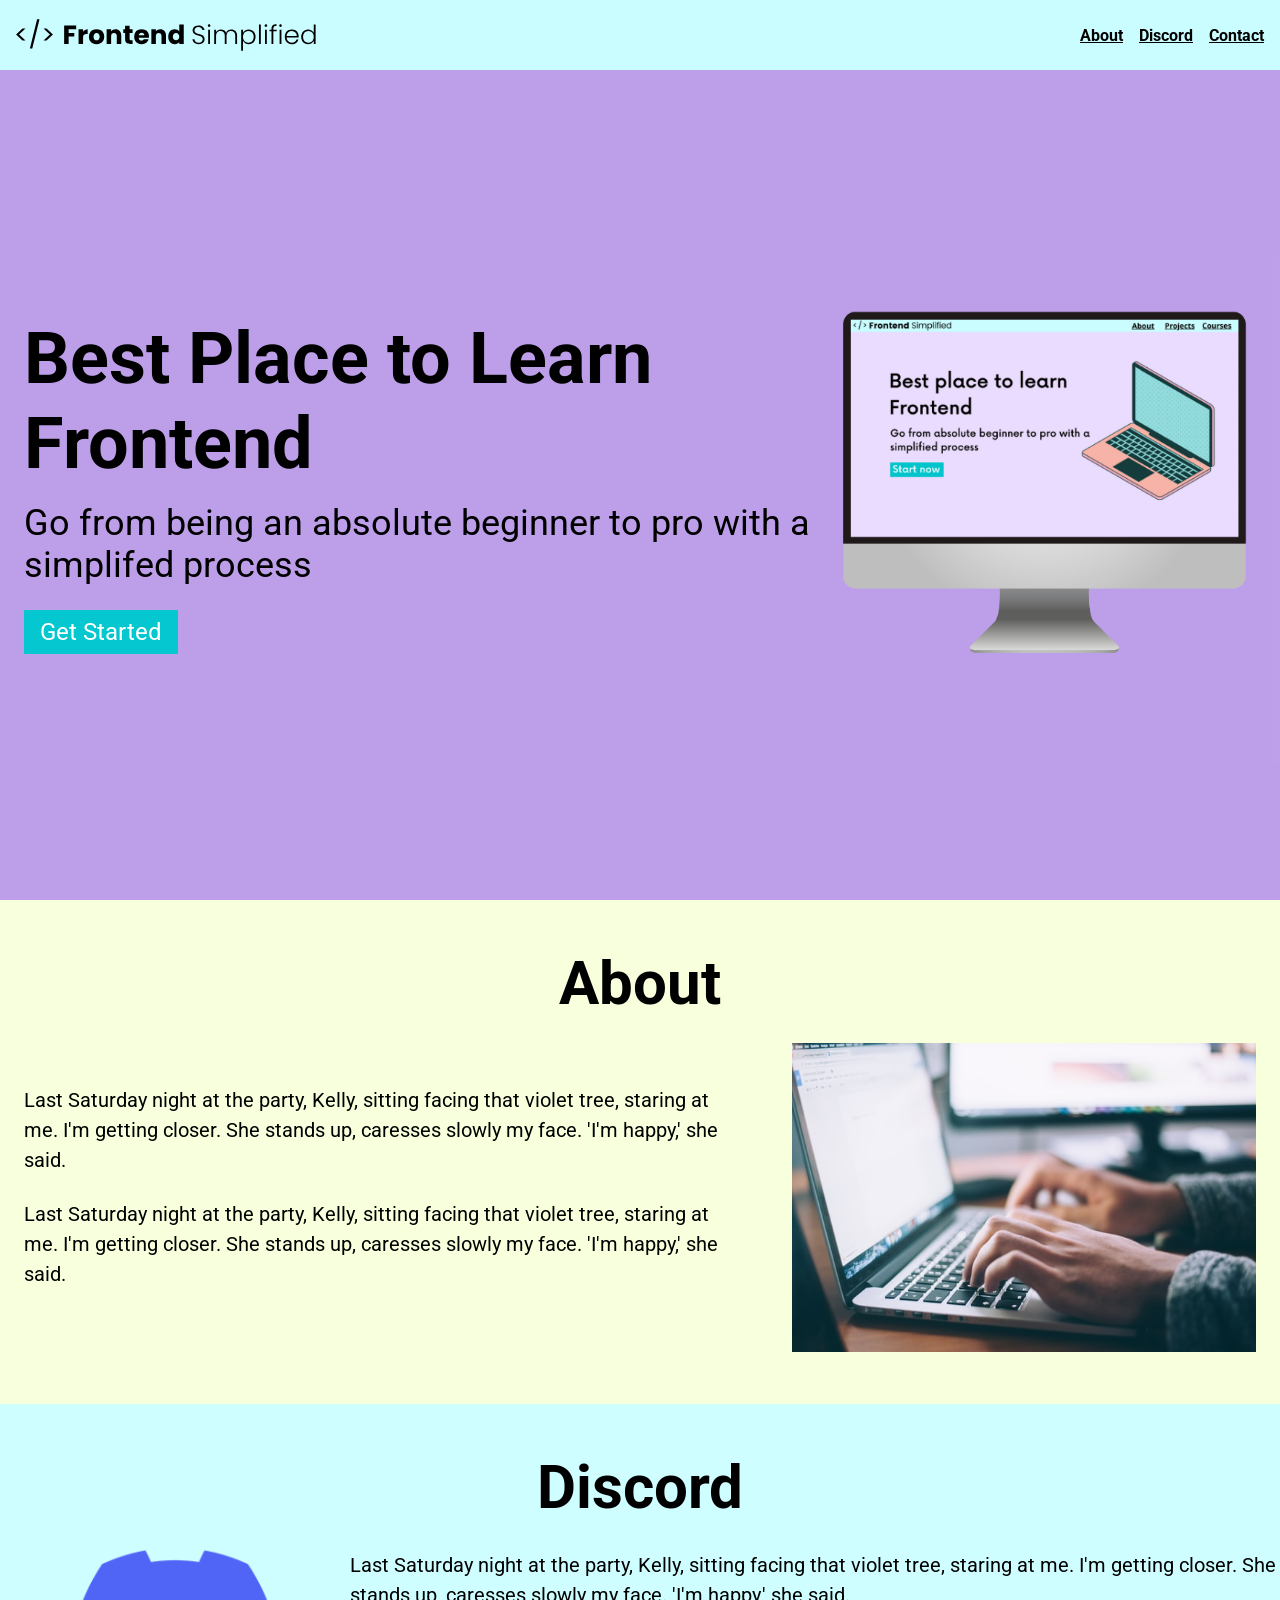
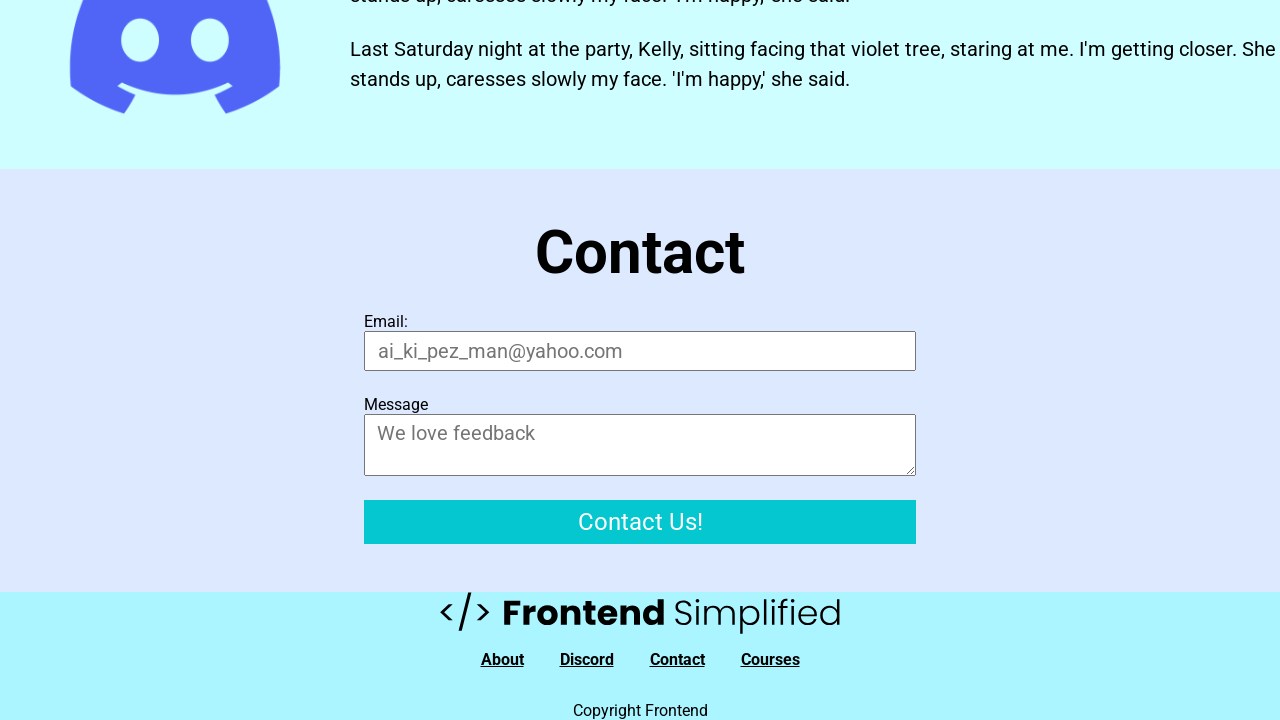
==== commit e4b4aee5: "new commit" ====
--- a/index.html
+++ b/index.html
@@ -20,10 +20,10 @@
    <header>
       <div class="row">
 
-      <div>
+      <div class="home__description">
          <h1>Best Place to Learn Frontend</h1>
          <p class="subheader">Go from being an absolute beginner to pro with a simplifed process</p>
-         <button>Get Started</button>
+         <button class="home__description--button">Get Started</button>
       </div>
       <figure>
          <img src="./HTML Practise Assets/HTML Practise Assets/laptop.png" alt="Landing page image">
--- a/style.css
+++ b/style.css
@@ -136,6 +136,7 @@
     display: flex;
     flex-direction: column;
     margin: 0 auto;
+    padding: 0 24px;
 }
 
 input, textarea {
@@ -165,4 +166,60 @@
 
 .footer__link {
     padding: 0 16px;
+}
+
+/* small phones, tablets, large smartphones*/
+@media (max-width: 728px) {
+    .row {
+        flex-direction: column;
+    }
+.home__description {
+    margin-bottom: 24px;
+    display: flex;
+    flex-direction: column;
+    align-items: center;
+}
+.home__description--button {
+    max-width:240px;
+}
+h1 {    
+    text-align: center;
+    font-size: 60px;
+}
+.subheader {
+    text-align: center;
+    font-size: 28px;
+}
+ul {
+    display: none;
+}
+
+.section__description{
+    flex-direction: column;
+}
+.secton__description--wrapper{
+    width: 100%;
+}
+.about__img--wrapper{
+    width: 100%;
+}
+
+#discord .section__description{
+    flex-direction: column-reverse;
+}
+
+footer {
+    padding: 48px 24px;
+}
+
+.footer__logo{
+max-width: 360px;
+}
+.footer__link {
+    padding: 0 4px;
+    font-size: 18px;
+}
+
+.footer__links {
+    margin-bottom: 24px;}
 }
